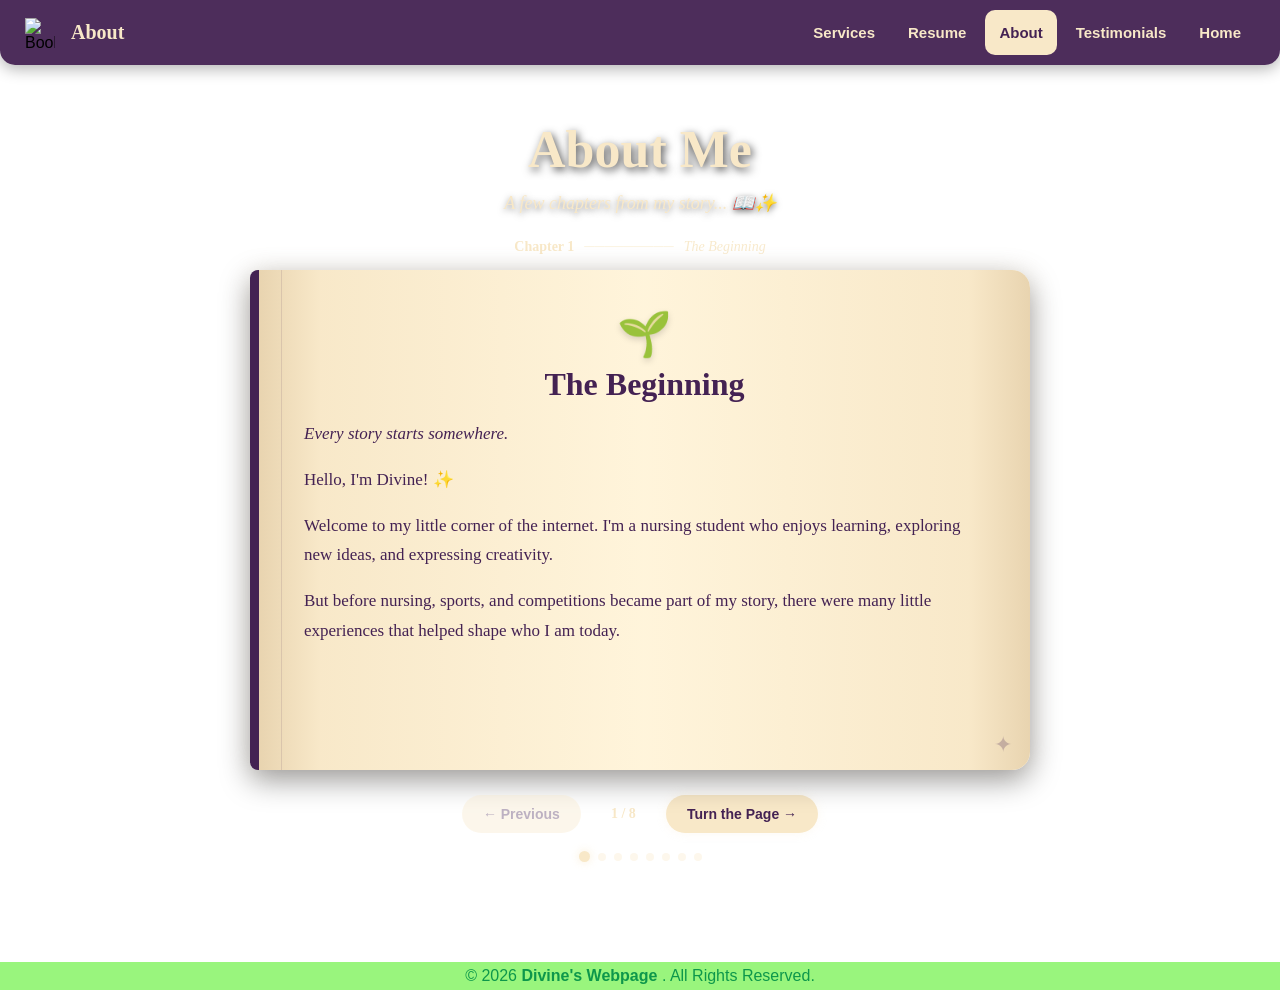
==== about.html @ b7608946 "Add files via upload" ====
<!DOCTYPE html>
<html lang="en">

<head>

    <meta charset="UTF-8">

    <meta
        name="viewport"
        content="width=device-width, initial-scale=1.0"
    >

    <title>About Divine | Divine's Webpage</title>

    <link
        rel="stylesheet"
        href="style.css"
    >

</head>


<body>


    <!-- =========================================
         HEADER
         ========================================= -->

    <header>

        <div class="header">


            <!-- LEFT SIDE -->

            <div class="header-Left">

                <img
                    src="PHOTOS/PHOTOS/book-icon.png"
                    alt="Book icon"
                >

                <a
                    href="index.html"
                    class="logo"
                >
                    About
                </a>

            </div>


            <!-- RIGHT SIDE -->

            <div class="header-Right">

                <a href="services.html">
                    Services
                </a>

                <a href="resume.html">
                    Resume
                </a>

                <a
                    href="about.html"
                    class="active"
                >
                    About
                </a>

                <a href="testimonials.html">
                    Testimonials
                </a>

                <a href="index.html">
                    Home
                </a>

            </div>

        </div>

    </header>



    <!-- =========================================
         ABOUT ME PAGE
         ========================================= -->

    <main class="about-page">


        <!-- PAGE TITLE -->

        <h1>
            About Me
        </h1>


        <p class="about-subtitle">
            A few chapters from my story... 📖✨
        </p>



        <!-- =========================================
             CHAPTER INDICATOR
             ========================================= -->

        <div class="chapter-indicator">

            <span id="chapterNumber">
                Chapter 1
            </span>

            <span class="chapter-line">
                ─────────
            </span>

            <span id="chapterTitle">
                The Beginning
            </span>

        </div>



        <!-- =========================================
             STORY BOOK
             ========================================= -->

        <div class="about-book">


            <!-- =====================================
                 CHAPTER 1
                 THE BEGINNING
                 ===================================== -->

            <section
                class="about-chapter active-chapter"
                data-chapter="1"
            >

                <div class="chapter-icon">
                    🌱
                </div>

                <h2>
                    The Beginning
                </h2>

                <p class="chapter-intro">
                    Every story starts somewhere.
                </p>

                <p>
                    Hello, I'm Divine! ✨
                </p>

                <p>
                    Welcome to my little corner of the
                    internet. I'm a nursing student who
                    enjoys learning, exploring new ideas,
                    and expressing creativity.
                </p>

                <p>
                    But before nursing, sports, and
                    competitions became part of my story,
                    there were many little experiences
                    that helped shape who I am today.
                </p>

            </section>



            <!-- =====================================
                 CHAPTER 2
                 DRUM AND LYRE
                 ===================================== -->

            <section
                class="about-chapter"
                data-chapter="2"
            >

                <div class="chapter-icon">
                    🥁
                </div>

                <h2>
                    My First Big Memory
                </h2>

                <p class="chapter-intro">
                    Grade 1 • A memory I still carry with me
                </p>

                <p>
                    One of my earliest memorable experiences
                    was when I became a
                    <strong>
                        logo holder for the Drum and Lyre
                    </strong>
                    when I was in Grade 1. 🥁✨
                </p>

                <p>
                    I was still so young, and honestly,
                    I never expected that I would be able
                    to dance during the parade from
                    <strong>
                        Sabayle Street to ICNHS
                    </strong>
                    at such a young age.
                </p>

                <p>
                    It was such a memorable experience
                    because I got to be part of something
                    bigger than myself while I was still
                    very young.
                </p>

                <p>
                    I can still remember how exciting it
                    was to be part of the parade and to
                    see everyone coming together.
                </p>

                <div class="memory-note">

                    🏆

                    <br>

                    And the best part?

                    <br>

                    <strong>
                        Our school won!
                    </strong>

                    🎉

                </div>

            </section>



            <!-- =====================================
                 CHAPTER 3
                 TAEKWONDO
                 ===================================== -->

            <section
                class="about-chapter"
                data-chapter="3"
            >

                <div class="chapter-icon">
                    🥋
                </div>

                <h2>
                    Before Badminton
                </h2>

                <p class="chapter-intro">
                    Learning to compete
                </p>

                <p>
                    Before I became involved in badminton,
                    I also competed in
                    <strong>
                        Taekwondo
                    </strong>.
                    🥋
                </p>

                <p>
                    It was one of the experiences that
                    introduced me to competition and taught
                    me what it felt like to prepare,
                    participate, and challenge myself.
                </p>

                <p>
                    Looking back, Taekwondo was one of
                    those early experiences that helped
                    me become familiar with discipline,
                    practice, and the excitement of
                    competing.
                </p>

                <p>
                    I didn't know it at the time, but
                    these early experiences would
                    eventually become part of a much
                    bigger story involving sports,
                    writing, and competitions.
                </p>

                <div class="memory-note">

                    🥋

                    <br>

                    <strong>
                        One experience led to another.
                    </strong>

                </div>

            </section>



            <!-- =====================================
                 CHAPTER 4
                 BADMINTON + NMRAA
                 ===================================== -->

            <section
                class="about-chapter"
                data-chapter="4"
            >

                <div class="chapter-icon">
                    🏸
                </div>

                <h2>
                    Discovering Badminton
                </h2>

                <p class="chapter-intro">
                    Another chapter began...
                </p>

                <p>
                    Eventually, badminton became another
                    important part of my school years.
                    🏸
                </p>

                <p>
                    What started as an interest eventually
                    became something I took more seriously.
                    I had the opportunity to join badminton
                    competitions and experience what it was
                    like to compete and represent my school.
                </p>

                <p>
                    One of the experiences I am especially
                    proud of was being able to participate
                    in the
                    <strong>
                        NMRAA twice
                    </strong>.
                    🏸✨
                </p>

                <p>
                    Being able to compete at that level
                    gave me experiences that I will always
                    remember. It taught me about preparation,
                    discipline, perseverance, and the feeling
                    of stepping onto the court knowing that
                    I had worked hard to get there.
                </p>

                <p>
                    Every competition came with its own
                    challenges and memories. Whether it was
                    the excitement before a match, the
                    nervousness during the game, or simply
                    being surrounded by other athletes,
                    each experience became another part
                    of my story.
                </p>

                <div class="memory-note">

                    🏸✨

                    <br>

                    <strong>
                        NMRAA × 2
                    </strong>

                    <br>

                    Two competitions.

                    <br>

                    Countless memories.

                </div>

            </section>



            <!-- =====================================
                 CHAPTER 5
                 RSPC SPORTS WRITING
                 ===================================== -->

            <section
                class="about-chapter"
                data-chapter="5"
            >

                <div class="chapter-icon">
                    📰
                </div>

                <h2>
                    Finding My Voice Through Writing
                </h2>

                <p class="chapter-intro">
                    Sports Writing • RSPC
                </p>

                <p>
                    Sports wasn't the only area where I
                    discovered something new about myself.
                </p>

                <p>
                    I was also able to join the
                    <strong>
                        RSPC for Sports Writing
                    </strong>,
                    and it became an experience that I
                    will always remember. 📰✨
                </p>

                <p>
                    Being able to participate in an event
                    like that allowed me to experience
                    journalism beyond the usual school
                    setting.
                </p>

                <p>
                    It challenged me to write, observe,
                    and express ideas in a different way.
                    It was an experience that gave me
                    another perspective on competition
                    and allowed me to discover a different
                    side of myself.
                </p>

                <div class="memory-note">

                    📰✨

                    <br>

                    <strong>
                        Another competition.
                    </strong>

                    <br>

                    Another story to tell.

                </div>

            </section>



            <!-- =====================================
                 CHAPTER 6
                 HIGH SCHOOL
                 ===================================== -->

            <section
                class="about-chapter"
                data-chapter="6"
            >

                <div class="chapter-icon">
                    🌙
                </div>

                <h2>
                    A Quiet Chapter
                </h2>

                <p class="chapter-intro">
                    My high school years
                </p>

                <p>
                    During high school, not much was
                    happening in terms of competitions.
                </p>

                <p>
                    I eventually stopped joining badminton
                    competitions, and I also stepped away
                    from journalism.
                </p>

                <p>
                    It was a quieter part of my story.
                    Sometimes, life simply takes us through
                    chapters where we pause, change direction,
                    and figure out what we want next.
                </p>

                <p>
                    Even though it felt like I had stepped
                    away from those things, I don't think
                    those experiences ever really left me.
                </p>

                <p>
                    They remained memories that were still
                    part of me, waiting for another chapter.
                </p>

            </section>



            <!-- =====================================
                 CHAPTER 7
                 GRADE 12
                 ===================================== -->

            <section
                class="about-chapter"
                data-chapter="7"
            >

                <div class="chapter-icon">
                    ✨
                </div>

                <h2>
                    Finding the Joy Again
                </h2>

                <p class="chapter-intro">
                    Grade 12
                </p>

                <p>
                    Then came Grade 12.
                </p>

                <p>
                    It was during this time that I found
                    the joy of joining competitions again.
                    ✨
                </p>

                <p>
                    After being away from badminton and
                    journalism for a while, getting involved
                    again reminded me of how much I enjoyed
                    challenging myself and being part of
                    something beyond academics.
                </p>

                <p>
                    It felt like an old part of my story
                    was coming back—not exactly the same
                    as before, but with a new perspective.
                </p>

                <p>
                    It reminded me that sometimes the things
                    we temporarily leave behind can still
                    have a place in our lives when the right
                    chapter comes along.
                </p>

                <div class="memory-note">

                    ✨

                    <br>

                    Sometimes a chapter doesn't end.

                    <br>

                    <strong>
                        Sometimes, we simply return to it.
                    </strong>

                </div>

            </section>



            <!-- =====================================
                 CHAPTER 8
                 WHERE I AM NOW
                 ===================================== -->

            <section
                class="about-chapter"
                data-chapter="8"
            >

                <div class="chapter-icon">
                    🩺
                </div>

                <h2>
                    Where I Am Now
                </h2>

                <p class="chapter-intro">
                    A new chapter
                </p>

                <p>
                    Today, another important chapter of
                    my story is nursing. 🩺💜
                </p>

                <p>
                    I am currently a nursing student, and
                    this journey has taught me that growing
                    into the person I want to become takes
                    patience, courage, and a willingness
                    to keep learning.
                </p>

                <p>
                    When I look back at all the different
                    chapters—from performing in a parade
                    as a young student, competing in
                    Taekwondo and badminton, participating
                    in the NMRAA, writing for competitions,
                    taking a quiet break, and eventually
                    finding that excitement again—I realize
                    that each experience became a small part
                    of who I am today.
                </p>

                <p>
                    These experiences may seem like separate
                    pieces of my life, but together they
                    became part of my story.
                </p>

                <p>
                    And this story isn't finished yet.
                </p>

                <div class="final-quote">

                    “There are still many chapters
                    left to write.” 📖✨

                </div>

            </section>


        </div>



        <!-- =========================================
             CHAPTER NAVIGATION
             ========================================= -->

        <div class="chapter-navigation">


            <button
                id="previousChapter"
                class="chapter-button"
            >
                ← Previous
            </button>


            <span
                id="pageNumber"
                class="page-number"
            >
                1 / 8
            </span>


            <button
                id="nextChapter"
                class="chapter-button"
            >
                Turn the Page →
            </button>


        </div>



        <!-- =========================================
             CHAPTER DOTS
             ========================================= -->

        <div
            id="chapterDots"
            class="chapter-dots"
        >

            <span
                class="chapter-dot active-dot"
                data-dot="1"
            ></span>

            <span
                class="chapter-dot"
                data-dot="2"
            ></span>

            <span
                class="chapter-dot"
                data-dot="3"
            ></span>

            <span
                class="chapter-dot"
                data-dot="4"
            ></span>

            <span
                class="chapter-dot"
                data-dot="5"
            ></span>

            <span
                class="chapter-dot"
                data-dot="6"
            ></span>

            <span
                class="chapter-dot"
                data-dot="7"
            ></span>

            <span
                class="chapter-dot"
                data-dot="8"
            ></span>

        </div>


    </main>



    <!-- =========================================
         FOOTER
         ========================================= -->

    <footer>

        <div class="footer">

            © 2026

            <strong>
                Divine's Webpage
            </strong>.

            All Rights Reserved.

        </div>

    </footer>



    <!-- =========================================
         JAVASCRIPT
         ========================================= -->

    <script>


        /* ========================================
           GET CHAPTERS
           ======================================== */

        const chapters =
            document.querySelectorAll(
                ".about-chapter"
            );


        const dots =
            document.querySelectorAll(
                ".chapter-dot"
            );


        const chapterNumber =
            document.getElementById(
                "chapterNumber"
            );


        const chapterTitle =
            document.getElementById(
                "chapterTitle"
            );


        const pageNumber =
            document.getElementById(
                "pageNumber"
            );


        const previousButton =
            document.getElementById(
                "previousChapter"
            );


        const nextButton =
            document.getElementById(
                "nextChapter"
            );


        let currentChapter = 0;



        /* ========================================
           CHAPTER TITLES
           ======================================== */

        const titles = [

            "The Beginning",

            "My First Big Memory",

            "Before Badminton",

            "Discovering Badminton",

            "Finding My Voice",

            "A Quiet Chapter",

            "Finding the Joy Again",

            "Where I Am Now"

        ];



        /* ========================================
           SHOW CHAPTER
           ======================================== */

        function showChapter(number) {


            chapters.forEach(
                function(chapter, index) {

                    chapter.classList.remove(
                        "active-chapter"
                    );


                    if (index === number) {

                        chapter.classList.add(
                            "active-chapter"
                        );

                    }

                }
            );


            dots.forEach(
                function(dot, index) {

                    dot.classList.remove(
                        "active-dot"
                    );


                    if (index === number) {

                        dot.classList.add(
                            "active-dot"
                        );

                    }

                }
            );


            chapterNumber.innerHTML =
                "Chapter " + (number + 1);


            chapterTitle.innerHTML =
                titles[number];


            pageNumber.innerHTML =
                (number + 1) +
                " / " +
                chapters.length;



            /* ====================================
               PREVIOUS BUTTON
               ==================================== */

            if (number === 0) {

                previousButton.disabled = true;

            } else {

                previousButton.disabled = false;

            }



            /* ====================================
               NEXT BUTTON
               ==================================== */

            if (
                number === chapters.length - 1
            ) {

                nextButton.innerHTML =
                    "↻ Read Again";

            } else {

                nextButton.innerHTML =
                    "Turn the Page →";

            }

        }



        /* ========================================
           NEXT CHAPTER
           ======================================== */

        nextButton.addEventListener(
            "click",
            function() {


                if (
                    currentChapter ===
                    chapters.length - 1
                ) {

                    currentChapter = 0;

                } else {

                    currentChapter++;

                }


                showChapter(
                    currentChapter
                );

            }
        );



        /* ========================================
           PREVIOUS CHAPTER
           ======================================== */

        previousButton.addEventListener(
            "click",
            function() {


                if (currentChapter > 0) {

                    currentChapter--;

                    showChapter(
                        currentChapter
                    );

                }

            }
        );



        /* ========================================
           CHAPTER DOTS
           ======================================== */

        dots.forEach(
            function(dot, index) {

                dot.addEventListener(
                    "click",
                    function() {

                        currentChapter = index;

                        showChapter(
                            currentChapter
                        );

                    }
                );

            }
        );



        /* ========================================
           START ON CHAPTER 1
           ======================================== */

        showChapter(0);


    </script>


</body>

</html>
---- style.css ----
/* =========================================
   GENERAL PAGE
   ========================================= */

html {
    min-height: 100%;
}

body {
    margin: 0;
    min-height: 100vh;

    background-image: url("PHOTOS/PHOTOS/BackGround 1.jpg");
    background-repeat: no-repeat;
    background-position: center top;
    background-size: cover;

    font-family: Arial, Helvetica, sans-serif;
}


/* =========================================
   HEADER
   ========================================= */

.header {
    background-color: rgba(68, 34, 83, 0.95);

    padding: 10px 25px;

    border-radius: 0 0 15px 15px;

    box-shadow: 0 4px 15px rgba(0, 0, 0, 0.3);

    display: flex;

    justify-content: space-between;

    align-items: center;

    position: relative;

    z-index: 10;
}


/* =========================================
   LEFT SIDE OF HEADER
   ========================================= */

.header-Left {
    display: flex;

    align-items: center;
}


.header-Left img {
    width: 30px;

    height: 30px;

    object-fit: contain;

    margin-right: 8px;
}


/* =========================================
   WEBSITE NAME
   ========================================= */

.header .logo {
    color: #f8e8c8;

    font-family: Georgia, 'Times New Roman', serif;

    font-size: 20px;

    font-weight: bold;

    text-decoration: none;

    padding: 8px;
}


/* =========================================
   RIGHT SIDE OF HEADER
   ========================================= */

.header-Right {
    display: flex;

    align-items: center;

    gap: 5px;
}


/* =========================================
   NAVIGATION LINKS
   ========================================= */

.header a {
    color: #f8e8c8;

    text-align: center;

    padding: 10px 14px;

    text-decoration: none;

    font-size: 15px;

    line-height: 25px;

    border-radius: 10px;

    font-family: Arial, Helvetica, sans-serif;

    font-weight: bold;

    transition: 0.3s;
}


.header a:hover {
    background-color: rgb(88, 3, 3);

    color: white;
}


.header a.active {
    background-color: #f8e8c8;

    color: #442253;
}


/* =========================================
   MAIN TITLE
   ========================================= */

h1 {
    color: #f8e8c8;

    text-align: center;

    font-family: Georgia, 'Times New Roman', serif;

    font-size: 52px;

    text-shadow:
        2px 3px 8px rgba(0, 0, 0, 0.7);

    margin: 55px 20px 25px 20px;
}


/* =========================================
   OPEN MY PAGE BUTTON
   ========================================= */

#openButton {
    display: block;

    background-color: #f8e8c8;

    color: #442253;

    border: none;

    padding: 12px 24px;

    border-radius: 25px;

    font-size: 17px;

    font-weight: bold;

    cursor: pointer;

    margin: 10px auto;

    transition: 0.3s;
}


#openButton:hover {
    background-color: white;

    transform: scale(1.05);
}


/* =========================================
   INTRODUCTION CARD
   ========================================= */

#introCard {
    display: none;

    background-color: rgba(248, 232, 200, 0.96);

    color: #442253;

    width: 60%;

    max-width: 600px;

    margin: 25px auto;

    padding: 25px;

    border-radius: 20px;

    text-align: center;

    box-shadow:
        0 5px 15px rgba(0, 0, 0, 0.3);

    box-sizing: border-box;
}


#introCard h2 {
    margin-top: 0;

    font-size: 28px;
}


#introCard p {
    font-size: 17px;

    line-height: 1.6;

    margin-bottom: 0;
}


/* =========================================
   SHOW MY MEMORIES BUTTON
   ========================================= */

.photo-button {
    display: block;

    margin: 20px auto;

    padding: 12px 25px;

    border: none;

    border-radius: 25px;

    background-color: white;

    color: #442253;

    font-size: 16px;

    font-weight: bold;

    cursor: pointer;

    transition: 0.3s;
}


.photo-button:hover {
    background-color: #f8e8c8;

    transform: scale(1.05);
}


/* =========================================
   COMPACT PHOTO GALLERY
   ========================================= */

#photoWall {
    display: none;

    width: 90%;

    max-width: 1000px;

    margin: 15px auto 80px auto;

    padding: 8px;

    box-sizing: border-box;

    grid-template-columns: repeat(6, 1fr);

    gap: 8px;

    overflow: hidden;
}


/* =========================================
   PHOTO FRAMES
   ========================================= */

.polaroid {
    width: 100%;

    height: 180px;

    background-color: white;

    border: 3px solid #333333;

    padding: 3px;

    box-sizing: border-box;

    overflow: hidden;

    box-shadow:
        0 3px 7px rgba(0, 0, 0, 0.4);

    min-width: 0;
}


/* =========================================
   PHOTOS INSIDE FRAMES
   ========================================= */

.polaroid img {
    width: 100%;

    height: 100%;

    object-fit: cover;

    display: block;
}


/* =========================================
   REMOVE PHOTO CAPTIONS
   ========================================= */

.polaroid p {
    display: none;
}


/* =========================================
   PHOTO ARRANGEMENT
   ========================================= */


/* -----------------------------------------
   TOP ROW
   3 LARGE FRAMES
   ----------------------------------------- */

.polaroid-1 {
    grid-column: span 2;
}

.polaroid-2 {
    grid-column: span 2;
}

.polaroid-3 {
    grid-column: span 2;
}


/* -----------------------------------------
   MIDDLE ROW
   6 SMALLER FRAMES
   ----------------------------------------- */

.polaroid-4 {
    grid-column: span 1;
}

.polaroid-5 {
    grid-column: span 1;
}

.polaroid-6 {
    grid-column: span 1;
}

.polaroid-7 {
    grid-column: span 1;
}

.polaroid-8 {
    grid-column: span 1;
}

.polaroid-13 {
    grid-column: span 1;
}


/* -----------------------------------------
   BOTTOM ROW
   4 FRAMES
   ----------------------------------------- */

.polaroid-9 {
    grid-column: span 1;
}

.polaroid-10 {
    grid-column: span 1;
}

.polaroid-11 {
    grid-column: span 2;
}

.polaroid-12 {
    grid-column: span 2;
}


/* =========================================
   FOOTER / COPYRIGHT
   ========================================= */

.footer {
    width: 100%;

    background-color: rgb(153, 245, 125);

    color: rgb(13, 151, 75);

    text-align: center;

    padding: 5px 0;

    box-sizing: border-box;

    margin-top: 30px;

    position: relative;
}


/* =========================================
   IPAD / TABLET
   ========================================= */

@media (max-width: 900px) {

    .header {
        padding: 8px 12px;
    }


    .header .logo {
        font-size: 17px;
    }


    .header a {
        padding: 8px 9px;

        font-size: 13px;
    }


    h1 {
        font-size: 42px;

        margin-top: 45px;
    }


    #photoWall {
        width: 96%;

        gap: 7px;
    }


    .polaroid {
        height: 180px;

        border-width: 3px;

        padding: 3px;
    }
}


/* =========================================
   SMALL PHONES
   ========================================= */

@media (max-width: 600px) {

    .header {
        flex-direction: column;

        gap: 8px;
    }


    .header-Right {
        flex-wrap: wrap;

        justify-content: center;
    }


    h1 {
        font-size: 34px;
    }


    #introCard {
        width: 85%;
    }


    #photoWall {
        width: 98%;

        gap: 5px;
    }


    .polaroid {
        height: 150px;

        border-width: 2px;

        padding: 2px;
    }
}


/* =========================================
   SERVICES PAGE
   MESSENGER-STYLE CONVERSATION
   ========================================= */

.services-page {
    width: 90%;

    max-width: 900px;

    margin: 0 auto;

    padding-bottom: 70px;

    box-sizing: border-box;
}


.messenger-box {
    width: 100%;

    max-width: 800px;

    margin: 0 auto;

    padding: 20px;

    box-sizing: border-box;

    background-color: rgba(30, 20, 55, 0.25);

    border-radius: 25px;

    box-shadow:
        0 0 20px rgba(248, 232, 200, 0.15);

    backdrop-filter: blur(3px);
}


.message {
    display: flex;

    width: 100%;

    margin: 15px 0;
}


.left-message {
    justify-content: flex-start;
}


.right-message {
    justify-content: flex-end;
}


.message-bubble {
    max-width: 65%;

    padding: 14px 18px;

    border-radius: 20px;

    font-size: 16px;

    line-height: 1.5;

    box-sizing: border-box;

    color: #f8e8c8;

    background-color: rgba(68, 34, 83, 0.88);

    border: 1px solid rgba(248, 232, 200, 0.35);

    box-shadow:
        0 0 8px rgba(248, 232, 200, 0.20),
        0 5px 15px rgba(0, 0, 0, 0.25);

    transition: 0.3s;
}


.left-message .message-bubble {
    border-bottom-left-radius: 5px;

    background-color: rgba(248, 232, 200, 0.92);

    color: #442253;

    box-shadow:
        0 0 10px rgba(248, 232, 200, 0.30),
        0 5px 15px rgba(0, 0, 0, 0.25);
}


.right-message .message-bubble {
    border-bottom-right-radius: 5px;

    background-color: rgba(68, 34, 83, 0.90);

    color: #f8e8c8;

    box-shadow:
        0 0 12px rgba(180, 130, 220, 0.30),
        0 5px 15px rgba(0, 0, 0, 0.25);
}


.message-bubble:hover {
    box-shadow:
        0 0 18px rgba(248, 232, 200, 0.45),
        0 5px 18px rgba(0, 0, 0, 0.30);
}


@media (max-width: 900px) {

    .services-page {
        width: 94%;
    }

    .messenger-box {
        padding: 15px;
    }

    .message-bubble {
        max-width: 70%;

        font-size: 15px;

        padding: 12px 16px;
    }
}


@media (max-width: 600px) {

    .services-page {
        width: 96%;
    }

    .messenger-box {
        padding: 10px;
    }

    .message-bubble {
        max-width: 82%;

        font-size: 14px;

        padding: 10px 13px;
    }

    .message {
        margin: 10px 0;
    }
}


/* =========================================
   INTERACTIVE SERVICES PAGE
   ========================================= */

.chat-profile {
    display: flex;

    align-items: center;

    gap: 10px;

    padding: 5px 10px 15px 10px;

    color: #f8e8c8;
}


.profile-icon {
    width: 42px;

    height: 42px;

    border-radius: 50%;

    background-color: #f8e8c8;

    display: flex;

    align-items: center;

    justify-content: center;

    font-size: 22px;

    box-shadow:
        0 0 12px
        rgba(248, 232, 200, 0.4);
}


.chat-profile strong {
    display: block;

    font-size: 16px;
}


.chat-profile span {
    display: block;

    font-size: 12px;

    opacity: 0.7;

    margin-top: 2px;
}


.chat-message {
    animation-duration: 0.5s;

    animation-fill-mode: both;
}


.message-appear {
    animation-name: messageAppear;
}


@keyframes messageAppear {

    from {
        opacity: 0;

        transform:
            translateY(15px)
            scale(0.97);
    }

    to {
        opacity: 1;

        transform:
            translateY(0)
            scale(1);
    }

}


.typing-indicator {
    display: none;

    align-items: center;

    gap: 8px;

    margin: 10px 0 15px 0;
}


.typing-indicator.show {
    display: flex;
}


.typing-bubble {
    display: flex;

    align-items: center;

    gap: 4px;

    background-color:
        rgba(68, 34, 83, 0.9);

    border: 1px solid
        rgba(248, 232, 200, 0.25);

    border-radius: 18px;

    padding: 10px 13px;
}


.typing-bubble span {
    width: 6px;

    height: 6px;

    background-color: #f8e8c8;

    border-radius: 50%;

    animation: typing 1.2s infinite;
}


.typing-bubble span:nth-child(2) {
    animation-delay: 0.2s;
}


.typing-bubble span:nth-child(3) {
    animation-delay: 0.4s;
}


@keyframes typing {

    0%,
    60%,
    100% {
        transform: translateY(0);

        opacity: 0.5;
    }

    30% {
        transform: translateY(-5px);

        opacity: 1;
    }

}


.typing-text {
    color: #f8e8c8;

    font-size: 12px;

    opacity: 0.7;
}


.continue-button {
    display: block;

    margin: 25px auto 10px auto;

    padding: 11px 24px;

    border: none;

    border-radius: 25px;

    background-color: #f8e8c8;

    color: #442253;

    font-size: 15px;

    font-weight: bold;

    cursor: pointer;

    box-shadow:
        0 0 10px
        rgba(248, 232, 200, 0.25);

    transition: 0.3s;
}


.continue-button:hover {
    transform: scale(1.05);

    box-shadow:
        0 0 18px
        rgba(248, 232, 200, 0.5);
}


.continue-button:disabled {
    opacity: 0.6;

    cursor: wait;

    transform: none;
}


.message {
    position: relative;
}


.reaction-menu {
    position: absolute;

    bottom: -42px;

    left: 10px;

    display: flex;

    gap: 4px;

    padding: 5px 8px;

    background-color:
        rgba(35, 20, 55, 0.95);

    border-radius: 20px;

    box-shadow:
        0 4px 15px
        rgba(0, 0, 0, 0.35);

    z-index: 5;

    animation: reactionAppear 0.2s ease;
}


.right-message .reaction-menu {
    right: 10px;

    left: auto;
}


.reaction-menu button {
    border: none;

    background: transparent;

    font-size: 18px;

    padding: 3px;

    cursor: pointer;

    transition: 0.2s;
}


.reaction-menu button:hover {
    transform: scale(1.3);
}


@keyframes reactionAppear {

    from {
        opacity: 0;

        transform: translateY(5px);
    }

    to {
        opacity: 1;

        transform: translateY(0);
    }

}


.reaction-count {
    position: absolute;

    bottom: -8px;

    left: 15px;

    background-color: #f8e8c8;

    color: #442253;

    padding: 3px 8px;

    border-radius: 15px;

    font-size: 12px;

    box-shadow:
        0 2px 6px
        rgba(0, 0, 0, 0.3);
}


.right-message .reaction-count {
    left: auto;

    right: 15px;
}


.final-card {
    display: none;

    text-align: center;

    margin: 35px auto 10px auto;

    padding: 25px;

    max-width: 500px;

    box-sizing: border-box;

    border-radius: 25px;

    background-color:
        rgba(248, 232, 200, 0.94);

    color: #442253;

    box-shadow:
        0 0 25px
        rgba(248, 232, 200, 0.3);

    animation: finalAppear 0.7s ease;
}


.final-card.show {
    display: block;
}


@keyframes finalAppear {

    from {
        opacity: 0;

        transform:
            translateY(20px)
            scale(0.95);
    }

    to {
        opacity: 1;

        transform:
            translateY(0)
            scale(1);
    }

}


.final-icon {
    font-size: 35px;

    margin-bottom: 5px;
}


.final-card h2 {
    margin: 5px 0 10px 0;

    font-family:
        Georgia,
        'Times New Roman',
        serif;
}


.final-card p {
    margin-top: 0;

    line-height: 1.5;
}


.skill-list {
    display: flex;

    flex-wrap: wrap;

    justify-content: center;

    gap: 8px;

    margin: 20px 0;
}


.skill-list span {
    padding: 8px 12px;

    border-radius: 18px;

    background-color:
        rgba(68, 34, 83, 0.12);

    font-size: 14px;
}


.restart-button {
    border: none;

    padding: 11px 22px;

    border-radius: 25px;

    background-color: #442253;

    color: #f8e8c8;

    font-weight: bold;

    font-size: 14px;

    cursor: pointer;

    transition: 0.3s;
}


.restart-button:hover {
    transform: scale(1.05);

    box-shadow:
        0 0 15px
        rgba(68, 34, 83, 0.4);
}


.messenger-box {
    background-color:
        rgba(30, 20, 55, 0.32);

    backdrop-filter: blur(5px);

    -webkit-backdrop-filter: blur(5px);
}


@media (max-width: 600px) {

    .chat-profile {
        padding-left: 5px;
    }


    .profile-icon {
        width: 36px;

        height: 36px;

        font-size: 19px;
    }


    .message-bubble {
        max-width: 85%;
    }


    .final-card {
        padding: 20px;
    }


    .skill-list span {
        font-size: 13px;

        padding: 7px 10px;
    }

}


/* =========================================
   ABOUT PAGE
   INTERACTIVE STORYBOOK
   ========================================= */

.about-page {
    width: 90%;

    max-width: 900px;

    margin: 0 auto;

    padding-bottom: 70px;

    box-sizing: border-box;
}


.about-subtitle {
    text-align: center;

    color: #f8e8c8;

    font-family: Georgia, 'Times New Roman', serif;

    font-size: 18px;

    font-style: italic;

    margin-top: -12px;

    margin-bottom: 25px;

    text-shadow:
        0 2px 6px rgba(0, 0, 0, 0.5);
}


.chapter-indicator {
    display: flex;

    justify-content: center;

    align-items: center;

    gap: 10px;

    margin-bottom: 15px;

    color: #f8e8c8;

    font-family: Georgia, 'Times New Roman', serif;

    font-size: 14px;
}


#chapterNumber {
    font-weight: bold;
}


.chapter-line {
    opacity: 0.5;
}


#chapterTitle {
    font-style: italic;

    opacity: 0.9;
}


.about-book {
    position: relative;

    width: 100%;

    max-width: 780px;

    min-height: 500px;

    margin: 0 auto;

    padding: 38px 45px;

    box-sizing: border-box;

    background:
        linear-gradient(
            90deg,
            rgba(232, 211, 174, 0.98) 0%,
            rgba(248, 232, 200, 0.98) 8%,
            rgba(255, 244, 218, 0.98) 50%,
            rgba(248, 232, 200, 0.98) 92%,
            rgba(232, 211, 174, 0.98) 100%
        );

    color: #442253;

    border-radius:
        8px 18px 18px 8px;

    border-left:
        9px solid #442253;

    box-shadow:
        0 10px 30px rgba(0, 0, 0, 0.4),
        0 0 25px rgba(248, 232, 200, 0.20);

    overflow: hidden;
}


.about-book::before {
    content: "";

    position: absolute;

    top: 0;
    left: 22px;

    width: 1px;
    height: 100%;

    background-color:
        rgba(68, 34, 83, 0.12);

    pointer-events: none;
}


.about-book::after {
    content: "✦";

    position: absolute;

    right: 18px;
    bottom: 12px;

    color:
        rgba(68, 34, 83, 0.25);

    font-size: 22px;

    pointer-events: none;
}


.about-chapter {
    display: none;

    min-height: 420px;

    position: relative;

    z-index: 1;
}


.about-chapter.active-chapter {
    display: block;

    animation:
        chapterAppear
        0.55s
        ease;
}


@keyframes chapterAppear {

    from {
        opacity: 0;

        transform:
            translateX(25px)
            scale(0.98);
    }

    to {
        opacity: 1;

        transform:
            translateX(0)
            scale(1);
    }

}


.chapter-icon {
    text-align: center;

    font-size: 44px;

    margin-bottom: 6px;

    filter:
        drop-shadow(
            0 3px 3px
            rgba(0, 0, 0, 0.15)
        );
}


.about-chapter h2 {
    text-align: center;

    color: #442253;

    font-family:
        Georgia,
        'Times New Roman',
        serif;

    font-size: 32px;

    margin-top: 5px;

    margin-bottom: 5px;
}


.chapter-intro {
    text-align: center;

    color: #6b4a76;

    font-family:
        Georgia,
        'Times New Roman',
        serif;

    font-style: italic;

    font-size: 15px;

    margin-top: 5px;

    margin-bottom: 25px;
}


.about-chapter p {
    color: #442253;

    font-family:
        Georgia,
        'Times New Roman',
        serif;

    font-size: 17px;

    line-height: 1.75;

    margin: 16px 0;

    text-align: left;
}


.about-chapter p:not(.chapter-intro):first-of-type::first-letter {
    font-size: 32px;

    font-weight: bold;

    color: #7c4b8e;

    float: left;

    line-height: 0.9;

    margin-right: 4px;

    margin-top: 4px;
}


.about-chapter strong {
    color: #5c286f;

    font-weight: bold;
}


.memory-note {
    max-width: 540px;

    margin: 25px auto 10px auto;

    padding: 16px 20px;

    box-sizing: border-box;

    text-align: center;

    color: #442253;

    background-color:
        rgba(68, 34, 83, 0.08);

    border-left: 4px solid #7c4b8e;

    border-right: 4px solid #7c4b8e;

    border-radius: 10px;

    font-family:
        Georgia,
        'Times New Roman',
        serif;

    font-size: 16px;

    line-height: 1.6;

    box-shadow:
        0 3px 10px
        rgba(68, 34, 83, 0.10);
}


.final-quote {
    max-width: 550px;

    margin: 30px auto 10px auto;

    padding: 18px 20px;

    text-align: center;

    color: #442253;

    font-family:
        Georgia,
        'Times New Roman',
        serif;

    font-size: 20px;

    font-style: italic;

    line-height: 1.5;

    border-top:
        1px solid
        rgba(68, 34, 83, 0.25);

    border-bottom:
        1px solid
        rgba(68, 34, 83, 0.25);
}


.chapter-navigation {
    display: flex;

    justify-content: center;

    align-items: center;

    gap: 20px;

    margin-top: 25px;
}


.chapter-button {
    border: none;

    padding: 11px 21px;

    border-radius: 25px;

    background-color: #f8e8c8;

    color: #442253;

    font-family: Arial, Helvetica, sans-serif;

    font-size: 14px;

    font-weight: bold;

    cursor: pointer;

    box-shadow:
        0 0 10px
        rgba(248, 232, 200, 0.25);

    transition:
        transform 0.3s,
        box-shadow 0.3s,
        background-color 0.3s;
}


.chapter-button:hover {
    background-color: white;

    transform:
        translateY(-2px)
        scale(1.04);

    box-shadow:
        0 0 18px
        rgba(248, 232, 200, 0.5);
}


.chapter-button:disabled {
    opacity: 0.35;

    cursor: not-allowed;

    transform: none;

    box-shadow: none;
}


.page-number {
    min-width: 45px;

    color: #f8e8c8;

    text-align: center;

    font-family:
        Georgia,
        'Times New Roman',
        serif;

    font-size: 14px;

    font-weight: bold;
}


.chapter-dots {
    display: flex;

    justify-content: center;

    align-items: center;

    gap: 8px;

    margin-top: 18px;
}


.chapter-dot {
    width: 8px;

    height: 8px;

    border-radius: 50%;

    background-color:
        rgba(248, 232, 200, 0.35);

    cursor: pointer;

    transition: 0.3s;
}


.chapter-dot:hover {
    transform: scale(1.4);

    background-color:
        rgba(248, 232, 200, 0.75);
}


.chapter-dot.active-dot {
    width: 11px;

    height: 11px;

    background-color: #f8e8c8;

    box-shadow:
        0 0 10px
        rgba(248, 232, 200, 0.75);
}


@media (max-width: 900px) {

    .about-page {
        width: 94%;
    }


    .about-book {
        max-width: 720px;

        min-height: 520px;

        padding: 32px 38px;
    }


    .about-chapter {
        min-height: 440px;
    }


    .about-chapter p {
        font-size: 16px;

        line-height: 1.7;
    }


    .about-chapter h2 {
        font-size: 29px;
    }

}


@media (max-width: 600px) {

    .about-page {
        width: 94%;

        padding-bottom: 45px;
    }


    .about-subtitle {
        font-size: 16px;

        margin-bottom: 18px;
    }


    .chapter-indicator {
        flex-wrap: wrap;

        gap: 5px;

        font-size: 13px;
    }


    .chapter-line {
        display: none;
    }


    .about-book {
        min-height: 550px;

        padding: 25px 23px;

        border-left-width: 5px;

        border-radius:
            6px 14px 14px 6px;
    }


    .about-book::before {
        left: 13px;
    }


    .about-chapter {
        min-height: 490px;
    }


    .chapter-icon {
        font-size: 36px;
    }


    .about-chapter h2 {
        font-size: 26px;
    }


    .chapter-intro {
        font-size: 14px;
    }


    .about-chapter p {
        font-size: 15px;

        line-height: 1.65;
    }


    .memory-note {
        font-size: 14px;

        padding: 13px 15px;
    }


    .final-quote {
        font-size: 17px;

        padding: 15px 10px;
    }


    .chapter-navigation {
        gap: 8px;

        margin-top: 18px;
    }


    .chapter-button {
        padding: 10px 13px;

        font-size: 12px;
    }


    .page-number {
        font-size: 12px;

        min-width: 38px;
    }


    .chapter-dots {
        gap: 6px;
    }

}


/* =========================================================
   RESUME PAGE
   ENVELOPE / FOLDING RESUME DESIGN
   ========================================================= */

.resume-page {

    width: 100%;

    min-height: 100vh;

    padding: 45px 20px 70px;

    box-sizing: border-box;

    display: flex;

    flex-direction: column;

    align-items: center;
}


.resume-title {

    color: #f8e8c8;

    font-family:
        Georgia,
        'Times New Roman',
        serif;

    font-size: 48px;

    text-align: center;

    margin:
        15px 0 8px;

    text-shadow:
        2px 3px 8px
        rgba(0, 0, 0, 0.7);
}


.resume-subtitle {

    color: #f8e8c8;

    font-family:
        Georgia,
        'Times New Roman',
        serif;

    font-size: 16px;

    font-style: italic;

    text-align: center;

    margin:
        0 0 35px;
}


.resume-envelope {

    position: relative;

    width: min(950px, 94vw);

    height: 620px;

    perspective: 1600px;
}


.resume-cover {

    position: absolute;

    inset: 0;

    display: flex;

    flex-direction: column;

    justify-content: center;

    align-items: center;

    text-align: center;

    padding: 40px;

    box-sizing: border-box;

    background:
        linear-gradient(
            135deg,
            #ead5ac,
            #f8e8c8,
            #ead5ac
        );

    border:
        5px solid #442253;

    border-radius: 18px;

    color: #442253;

    box-shadow:
        0 15px 35px
        rgba(0, 0, 0, 0.45);

    z-index: 10;

    transform-origin: left center;

    transition:
        transform 1.4s ease,
        opacity 0.6s ease;
}


.cover-symbol {

    font-size: 35px;

    margin-bottom: 10px;
}


.resume-cover h1 {

    color: #442253;

    font-family:
        Georgia,
        'Times New Roman',
        serif;

    font-size: 52px;

    margin:
        0 0 12px;
}


.cover-name {

    font-family:
        Georgia,
        'Times New Roman',
        serif;

    font-size: 23px;

    font-weight: bold;

    margin: 5px 0;
}


.cover-course {

    color: #6b4a76;

    font-family:
        Georgia,
        'Times New Roman',
        serif;

    font-size: 16px;

    font-style: italic;

    line-height: 1.5;

    margin:
        5px 0 30px;
}


.open-resume {

    border: none;

    padding:
        13px 30px;

    border-radius: 30px;

    background-color: #442253;

    color: #f8e8c8;

    font-size: 16px;

    font-weight: bold;

    cursor: pointer;

    box-shadow:
        0 5px 15px
        rgba(68, 34, 83, 0.4);

    transition: 0.3s;
}


.open-resume:hover {

    background-color: #5c286f;

    transform:
        translateY(-3px)
        scale(1.04);
}


.resume-inside {

    position: absolute;

    inset: 0;

    display: grid;

    grid-template-columns:
        repeat(3, 1fr);

    background:
        linear-gradient(
            90deg,
            #ead5ac,
            #fff4da,
            #ead5ac
        );

    border:
        5px solid #442253;

    border-radius: 18px;

    overflow: hidden;

    opacity: 0;

    transform: scale(0.96);

    transition:
        opacity 0.8s ease 0.5s,
        transform 0.8s ease 0.5s;
}


.resume-panel {

    padding:
        30px 23px;

    box-sizing: border-box;

    border-right:
        1px solid
        rgba(68, 34, 83, 0.2);

    overflow-y: auto;
}


.resume-panel:last-child {

    border-right: none;
}


.resume-panel:nth-child(1) {

    background:
        rgba(248, 232, 200, 0.9);
}


.resume-panel:nth-child(2) {

    background:
        rgba(255, 244, 218, 0.98);
}


.resume-panel:nth-child(3) {

    background:
        rgba(248, 232, 200, 0.9);
}


.panel-icon {

    display: block;

    text-align: center;

    font-size: 30px;

    margin-bottom: 5px;
}


.resume-panel h2 {

    color: #442253;

    font-family:
        Georgia,
        'Times New Roman',
        serif;

    font-size: 22px;

    text-align: center;

    margin:
        5px 0 20px;

    padding-bottom: 10px;

    border-bottom:
        2px solid
        rgba(68, 34, 83, 0.18);
}


.personal-info p {

    color: #442253;

    font-size: 14px;

    line-height: 1.5;

    margin: 12px 0;
}


.personal-info strong {

    color: #5c286f;
}


.bio {

    margin-top: 25px;

    padding: 15px;

    background:
        rgba(68, 34, 83, 0.07);

    border-left:
        4px solid #7c4b8e;

    border-radius: 10px;

    font-family:
        Georgia,
        'Times New Roman',
        serif;

    font-size: 14px;

    line-height: 1.7;
}


.education-item {

    margin-bottom: 20px;

    padding-left: 12px;

    border-left:
        4px solid #7c4b8e;
}


.education-item h3 {

    color: #5c286f;

    font-family:
        Georgia,
        'Times New Roman',
        serif;

    font-size: 15px;

    margin:
        0 0 5px;
}


.education-item p {

    color: #442253;

    font-size: 13px;

    line-height: 1.5;

    margin: 3px 0;
}


.current-year {

    display: inline-block;

    margin-top: 6px;

    padding:
        5px 9px;

    background-color: #442253;

    color: #f8e8c8;

    border-radius: 15px;

    font-size: 11px;

    font-weight: bold;
}


.clinical-item {

    margin-bottom: 14px;

    padding: 11px;

    background:
        rgba(68, 34, 83, 0.07);

    border-radius: 9px;
}


.clinical-item h3 {

    color: #5c286f;

    font-family:
        Georgia,
        'Times New Roman',
        serif;

    font-size: 14px;

    margin:
        0 0 5px;
}


.clinical-item p {

    color: #442253;

    font-size: 12px;

    line-height: 1.5;

    margin: 0;
}


.skills {

    margin-top: 20px;

    text-align: center;
}


.skill {

    display: inline-block;

    padding:
        7px 10px;

    margin:
        4px 2px;

    background:
        rgba(68, 34, 83, 0.10);

    color: #442253;

    border-radius: 15px;

    font-size: 12px;

    border:
        1px solid
        rgba(68, 34, 83, 0.15);
}


.resume-note {

    margin-top: 20px;

    padding: 13px;

    background:
        rgba(124, 75, 142, 0.08);

    border-radius: 10px;

    text-align: center;

    font-family:
        Georgia,
        'Times New Roman',
        serif;

    font-size: 12px;

    line-height: 1.6;

    font-style: italic;
}


.close-resume {

    position: absolute;

    bottom: 18px;

    left: 50%;

    transform:
        translateX(-50%);

    z-index: 20;

    border: none;

    padding:
        10px 22px;

    border-radius: 25px;

    background-color: #442253;

    color: #f8e8c8;

    font-size: 13px;

    font-weight: bold;

    cursor: pointer;

    opacity: 0;

    pointer-events: none;

    transition:
        opacity 0.5s ease 1.2s,
        background-color 0.3s;
}


.close-resume:hover {

    background-color: #5c286f;
}

/* =========================================================
   TESTIMONIALS
   VINTAGE LETTER ENVELOPES
   ========================================================= */


/* =========================================
   TESTIMONIALS PAGE
   ========================================= */

.testimonials-page {

    width: 100%;

    min-height: 100vh;

    padding: 45px 20px 70px;

    box-sizing: border-box;

    text-align: center;
}


/* =========================================
   TITLE
   ========================================= */

.testimonials-page h1 {

    color: #f8e8c8;

    font-family:
        Georgia,
        'Times New Roman',
        serif;

    font-size: 46px;

    margin:
        15px 20px 10px;

    text-shadow:
        2px 3px 8px
        rgba(0, 0, 0, 0.7);
}


/* =========================================
   SUBTITLE
   ========================================= */

.testimonials-subtitle {

    color: #f8e8c8;

    font-family:
        Georgia,
        'Times New Roman',
        serif;

    font-size: 16px;

    font-style: italic;

    max-width: 650px;

    margin:
        0 auto 60px;

    line-height: 1.5;
}


/* =========================================
   ENVELOPE GRID
   ========================================= */

.testimonials-page {

    display: block;
}


.envelope-card {

    width: 350px;

    max-width: 90vw;

    display: inline-block;

    vertical-align: top;

    margin:
        0 25px 120px;

    text-align: center;

    cursor: pointer;

    position: relative;

    user-select: none;

    z-index: 1;
}


/* =========================================
   ENVELOPE
   ========================================= */

.envelope {

    position: relative;

    width: 100%;

    height: 220px;

    perspective: 1000px;

    filter:
        drop-shadow(
            0 10px 12px
            rgba(0, 0, 0, 0.45)
        );
}


/* =========================================
   ENVELOPE BACK
   ========================================= */

.envelope-back {

    position: absolute;

    inset: 0;

    background:
        linear-gradient(
            135deg,
            #d7b67b,
            #f2d9a4,
            #c99e61
        );

    border:
        4px solid #4b3020;

    border-radius: 7px;

    box-sizing: border-box;

    z-index: 1;
}


/* =========================================
   LETTER
   ========================================= */

.letter {

    position: absolute;

    left: 7%;

    bottom: 5px;

    width: 86%;

    height: 195px;

    background:
        linear-gradient(
            135deg,
            #fffaf0,
            #f2dfb9
        );

    border:
        2px solid
        rgba(75, 48, 32, 0.35);

    box-sizing: border-box;

    box-shadow:
        0 5px 14px
        rgba(0, 0, 0, 0.35);

    z-index: 2;

    transform:
        translateY(70px);

    transition:
        transform 0.8s ease;

    overflow: hidden;
}


/* =========================================
   LETTER CONTENT
   ========================================= */

.letter-content {

    height: 100%;

    padding:
        14px 18px;

    box-sizing: border-box;

    color: #4b3020;

    font-family:
        Georgia,
        'Times New Roman',
        serif;

    text-align: left;

    overflow-y: auto;
}


.letter-content h2 {

    color: #563827;

    font-family:
        Georgia,
        'Times New Roman',
        serif;

    font-size: 19px;

    text-align: center;

    margin:
        0 0 8px;
}


.letter-content p {

    color: #4b3020;

    font-family:
        Georgia,
        'Times New Roman',
        serif;

    font-size: 13px;

    line-height: 1.45;

    margin:
        0 0 8px;
}


.letter-content span {

    display: block;

    color: #70513b;

    font-family:
        Georgia,
        'Times New Roman',
        serif;

    font-size: 12px;

    font-style: italic;

    text-align: right;
}


.letter-heart {

    text-align: center;

    font-size: 22px;

    margin-bottom: 3px;
}


/* =========================================
   ENVELOPE FRONT
   ========================================= */

.envelope-front {

    position: absolute;

    left: 0;

    bottom: 0;

    width: 100%;

    height: 65%;

    background:
        linear-gradient(
            135deg,
            #c49a60,
            #e5c68f,
            #c49a60
        );

    clip-path:
        polygon(
            0 0,
            50% 55%,
            100% 0,
            100% 100%,
            0 100%
        );

    border-bottom:
        4px solid #4b3020;

    z-index: 4;
}


/* =========================================
   ENVELOPE FLAP
   ========================================= */

.envelope-flap {

    position: absolute;

    top: 0;

    left: 0;

    width: 100%;

    height: 63%;

    background:
        linear-gradient(
            135deg,
            #ead09b,
            #c49a60
        );

    clip-path:
        polygon(
            0 0,
            100% 0,
            50% 100%
        );

    transform-origin:
        top center;

    transform:
        rotateX(0deg);

    transition:
        transform 0.8s ease;

    z-index: 6;

    backface-visibility:
        hidden;
}


/* =========================================
   WAX SEAL
   ========================================= */

.wax-seal {

    position: absolute;

    left: 50%;

    top: 56%;

    width: 55px;

    height: 55px;

    display: flex;

    justify-content: center;

    align-items: center;

    transform:
        translate(-50%, -50%);

    background:
        radial-gradient(
            circle,
            #70405f,
            #442253
        );

    border:
        3px solid #d8b979;

    border-radius: 50%;

    color: #f8e8c8;

    font-size: 22px;

    box-shadow:
        0 4px 9px
        rgba(0, 0, 0, 0.4);

    z-index: 8;

    transition:
        opacity 0.35s ease,
        transform 0.35s ease;
}


/* =========================================
   FRIEND NAME
   ========================================= */

.envelope-card h3 {

    color: #f8e8c8;

    font-family:
        Georgia,
        'Times New Roman',
        serif;

    font-size: 19px;

    margin:
        18px 0 3px;

    text-shadow:
        1px 2px 5px
        rgba(0, 0, 0, 0.7);
}


/* =========================================
   TAP TEXT
   ========================================= */

.tap-text {

    color: #f8e8c8;

    font-family:
        Georgia,
        'Times New Roman',
        serif;

    font-size: 13px;

    font-style: italic;

    margin: 0;

    opacity: 0.8;
}


/* =========================================
   OPENED ENVELOPE
   ========================================= */

.envelope-card.opened {

    z-index: 20;
}


.envelope-card.opened
.letter {

    transform:
        translateY(-120px);

    z-index: 7;
}


.envelope-card.opened
.envelope-flap {

    transform:
        rotateX(180deg);

    z-index: 1;
}


.envelope-card.opened
.wax-seal {

    opacity: 0;

    transform:
        translate(-50%, -50%)
        scale(0.4);
}


/* =========================================
   INSTRUCTION
   ========================================= */

.instruction {

    color: #f8e8c8;

    font-family:
        Georgia,
        'Times New Roman',
        serif;

    font-size: 15px;

    font-style: italic;

    margin:
        10px auto 20px;

    opacity: 0.9;

    clear: both;
}


/* =========================================
   IPAD / TABLET
   ========================================= */

@media (max-width: 900px) {

    .testimonials-page h1 {

        font-size: 40px;
    }


    .envelope-card {

        width: 320px;

        margin:
            0 12px 120px;
    }

}


/* =========================================
   PHONE
   ========================================= */

@media (max-width: 650px) {

    .testimonials-page {

        padding:
            35px 10px 60px;
    }


    .testimonials-page h1 {

        font-size: 32px;
    }


    .testimonials-subtitle {

        font-size: 14px;

        margin-bottom: 50px;
    }


    .envelope-card {

        display: block;

        width: 340px;

        max-width: 90vw;

        margin:
            0 auto 120px;
    }


    .envelope {

        height: 215px;
    }


    .letter {

        height: 190px;
    }


    .envelope-card.opened
    .letter {

        transform:
            translateY(-115px);
    }

}
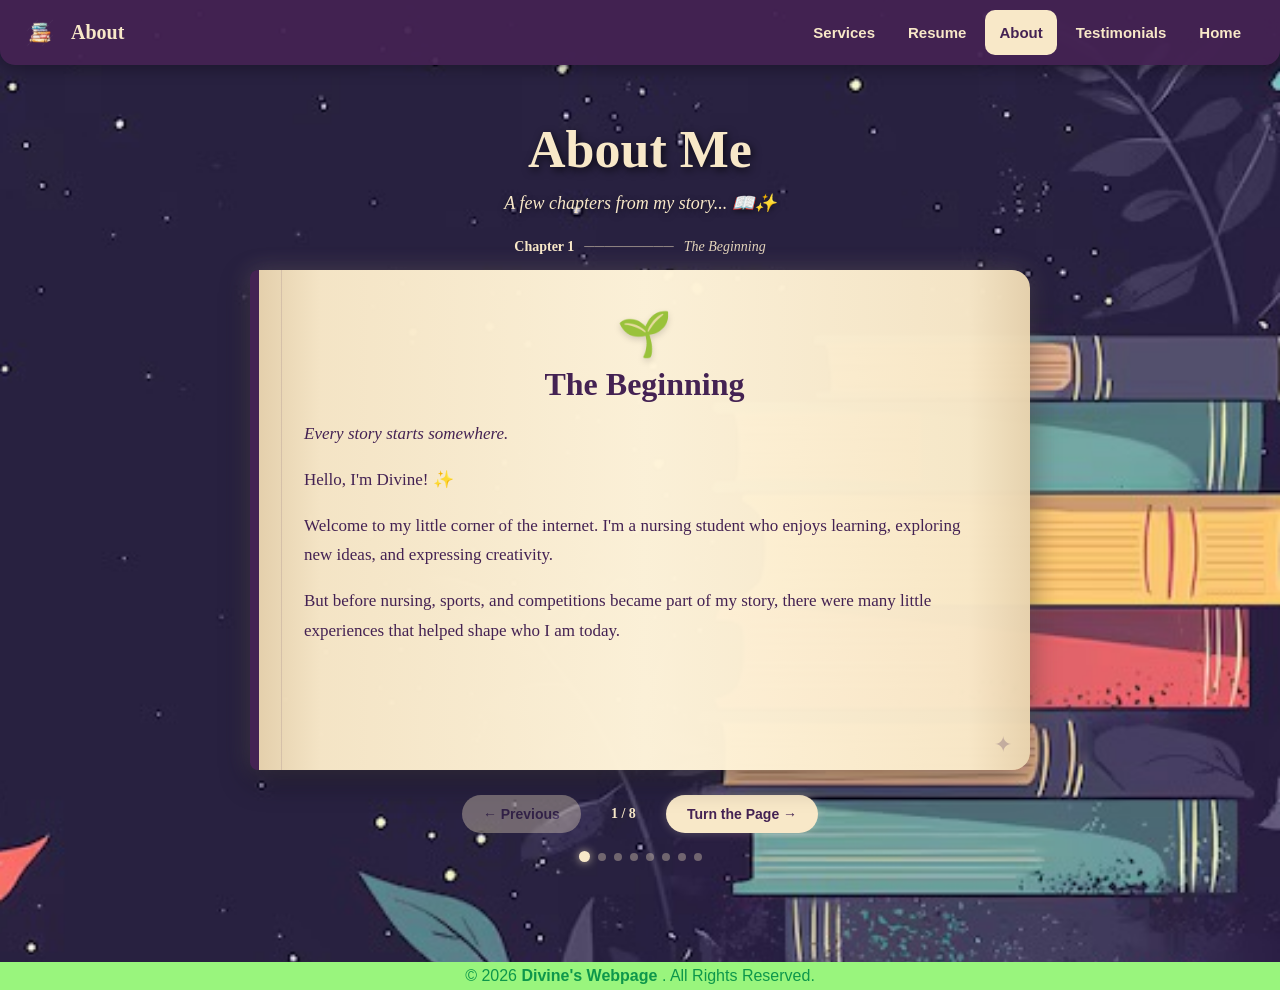
==== commit e24c07c8: "Update about.html" ====
--- a/about.html
+++ b/about.html
@@ -37,7 +37,7 @@
             <div class="header-Left">
 
                 <img
-                    src="PHOTOS/PHOTOS/book-icon.png"
+                    src="book-icon.png"
                     alt="Book icon"
                 >
 
@@ -1074,4 +1074,4 @@
 
 </body>
 
-</html>+</html>
--- a/style.css
+++ b/style.css
@@ -10,7 +10,7 @@
     margin: 0;
     min-height: 100vh;
 
-    background-image: url("PHOTOS/PHOTOS/BackGround 1.jpg");
+    background-image: url("BackGround 1.jpg");
     background-repeat: no-repeat;
     background-position: center top;
     background-size: cover;
@@ -3073,4 +3073,4 @@
             translateY(-115px);
     }
 
-}+}
